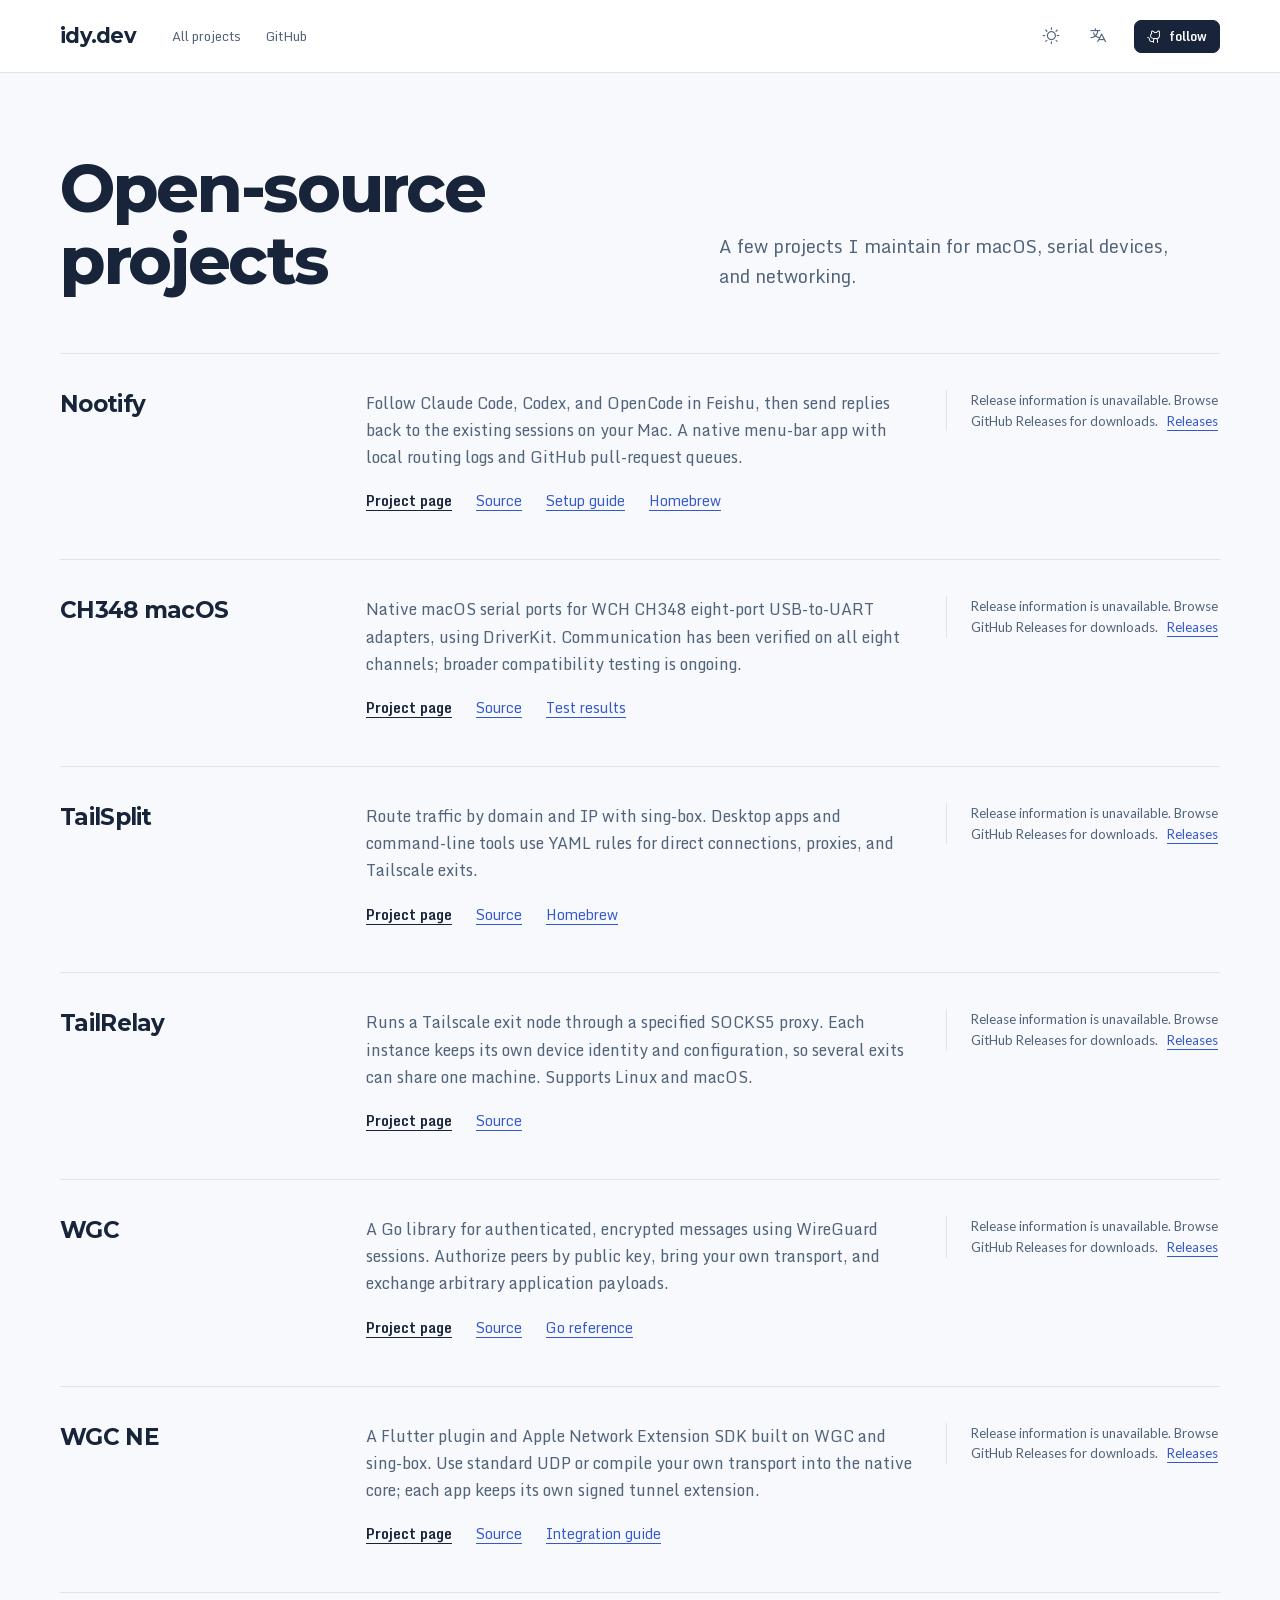
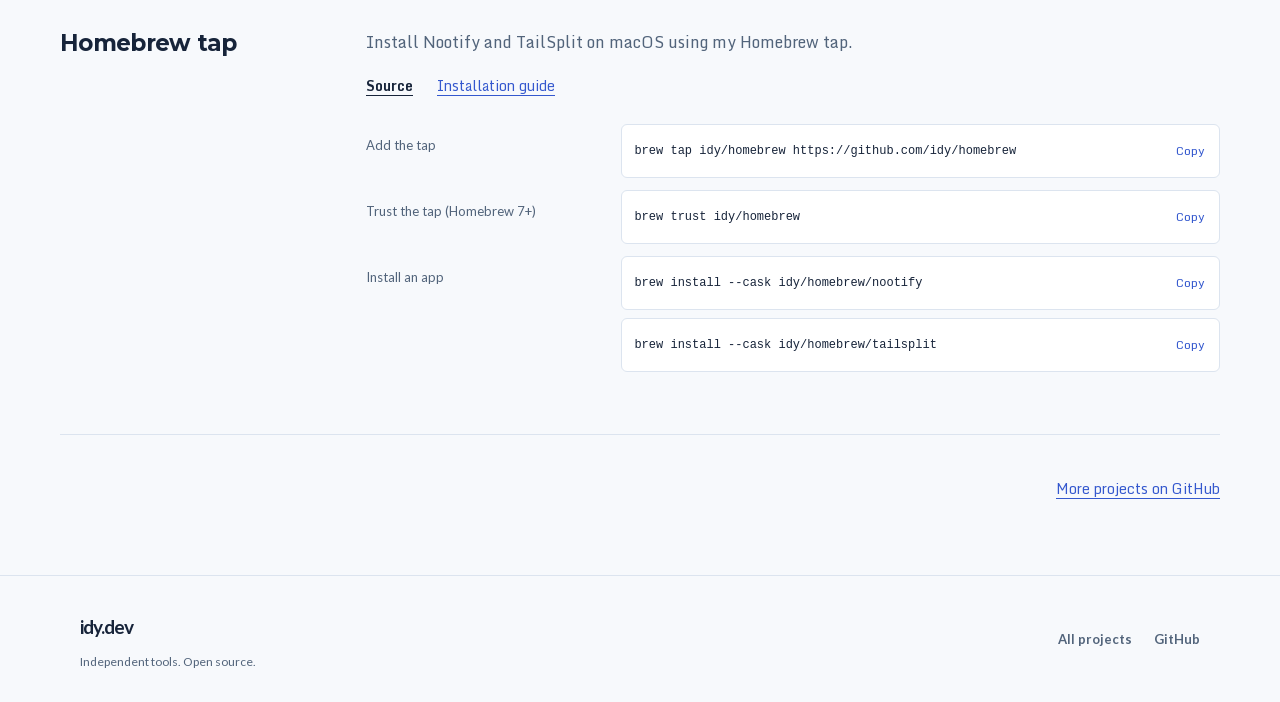
==== docs/index.html @ 3fcc311d "Publish GitHub profile and idy.dev site Co-Authored-By: Claude Code <noreply@anthropic.com>" ====
<!doctype html>
<html lang="en">
  <head>
    <meta charset="utf-8" />
    <meta name="viewport" content="width=device-width, initial-scale=1" />
    <meta name="color-scheme" content="light dark" />
    <meta name="theme-color" content="#f7f9fc" />
    <meta name="description" content="Open-source projects by idy: Nootify, CH348 macOS, TailSplit, TailRelay, WGC, WGC NE, and the Homebrew tap. Explore the projects and their latest releases." />
    <meta property="og:type" content="website" />
    <meta property="og:title" content="Open-source projects — idy.dev" />
    <meta property="og:description" content="Open-source projects by idy: Nootify, CH348 macOS, TailSplit, TailRelay, WGC, WGC NE, and the Homebrew tap. Explore the projects and their latest releases." />
    <meta property="og:url" content="https://idy.dev/" />
    <title>Open-source projects — idy.dev</title>
    <link rel="canonical" href="https://idy.dev/" />
    <link rel="icon" href="./favicon.svg" type="image/svg+xml" />
    <script src="shared/idy.js"></script>
    <link rel="stylesheet" href="styles.css" />
    <link rel="stylesheet" href="shared/idy.css" />
    <link rel="stylesheet" href="shared/header.css" />
    <script src="theme.js" defer></script>
    <script src="shared/header.js" defer></script>
  </head>
  <body>
    <a class="skip-link" href="#projects" data-i18n="skipContent">Skip to content</a>
    <header class="idy-header compact-header">
      <div class="idy-header-inner">
        <a class="idy-home" href="https://idy.dev/">idy.dev</a>
        <nav class="idy-nav" aria-label="Main navigation" data-i18n-aria-label="navigation">
          <a href="#projects" data-i18n="allProjects">All projects</a>
          <a href="https://github.com/idy">GitHub</a>
        </nav>
        <details class="idy-mobile">
          <summary aria-label="Main navigation" data-i18n-aria-label="navigation"><i class="ph ph-list" aria-hidden="true"></i></summary>
          <nav class="idy-mobile-panel" aria-label="Main navigation" data-i18n-aria-label="navigation">
            <a href="#projects" data-i18n="allProjects">All projects</a>
            <a href="https://github.com/idy">GitHub</a>
          </nav>
        </details>
        <div class="header-actions">
          <div class="idy-preferences">
            <label><span data-i18n="language">Language</span><select data-idy-language><option value="auto" data-i18n="automatic">Auto</option><option value="en">English</option><option value="zh">中文</option></select></label>
            <label><span data-i18n="theme">Theme</span><select data-idy-theme><option value="system" data-i18n="system">System</option><option value="light" data-i18n="light">Light</option><option value="dark" data-i18n="dark">Dark</option></select></label>
          </div>
          <a class="idy-action" href="https://github.com/idy" target="_blank" rel="noopener noreferrer" aria-label="Follow idy on GitHub (opens in a new tab)" data-i18n-aria-label="followLabel"><span class="idy-action-pill"><i class="ph ph-github-logo" aria-hidden="true"></i><span>follow</span></span></a>
        </div>
      </div>
    </header>

    <main class="page" id="projects">
      <div class="directory-intro">
        <h1 data-i18n="heading">Open-source projects</h1>
        <p class="intro" data-i18n="intro">A few projects I maintain for macOS, serial devices, and networking.</p>
      </div>
      <article class="project" aria-labelledby="nootify-title" data-repository="idy/nootify">
        <h2 id="nootify-title">Nootify</h2>
        <p data-i18n="nootifyDescription">Follow Claude Code, Codex, and OpenCode in Feishu, then send replies back to the existing sessions on your Mac. A native menu-bar app with local routing logs and GitHub pull-request queues.</p>
        <p class="project-links">
          <a href="https://nootify.idy.dev/" data-i18n="projectPage">Project page</a>
          <a href="https://github.com/idy/nootify" data-i18n="source">Source</a>
          <a href="https://github.com/idy/nootify#agents-and-feishu-updates" data-i18n="setupGuide">Setup guide</a>
          <a href="https://github.com/idy/homebrew#install" data-i18n="homebrewInstall">Homebrew</a>
        </p>
        <div class="project-release" aria-live="polite" aria-atomic="true">
          <p class="release-summary"><span data-release-status>See GitHub for the latest release.</span> <a data-release-link href="https://github.com/idy/nootify/releases">Releases</a></p>
          <ul class="release-downloads" data-downloads aria-label="Downloads" data-i18n-aria-label="downloads" hidden></ul>
          <p class="release-note" data-download-note hidden></p>
        </div>
      </article>

      <article class="project" aria-labelledby="ch348-title" data-repository="idy/ch348-macos">
        <h2 id="ch348-title">CH348 macOS</h2>
        <p data-i18n="ch348Description">Native macOS serial ports for WCH CH348 eight-port USB-to-UART adapters, using DriverKit. Communication has been verified on all eight channels; broader compatibility testing is ongoing.</p>
        <p class="project-links">
          <a href="https://ch343-macos.idy.dev/" data-i18n="projectPage">Project page</a>
          <a href="https://github.com/idy/ch348-macos" data-i18n="source">Source</a>
          <a href="https://github.com/idy/ch348-macos/blob/main/VALIDATION.md" data-i18n="testResults">Test results</a>
        </p>
        <div class="project-release" aria-live="polite" aria-atomic="true">
          <p class="release-summary"><span data-release-status>See GitHub for the latest release.</span> <a data-release-link href="https://github.com/idy/ch348-macos/releases">Releases</a></p>
          <ul class="release-downloads" data-downloads aria-label="Downloads" data-i18n-aria-label="downloads" hidden></ul>
          <p class="release-note" data-download-note hidden></p>
        </div>
      </article>

      <article class="project" aria-labelledby="tailsplit-title" data-repository="idy/tailsplit">
        <h2 id="tailsplit-title">TailSplit</h2>
        <p data-i18n="tailsplitDescription">Route traffic by domain and IP with sing-box. Desktop apps and command-line tools use YAML rules for direct connections, proxies, and Tailscale exits.</p>
        <p class="project-links">
          <a href="https://tailsplit.idy.dev/" data-i18n="projectPage">Project page</a>
          <a href="https://github.com/idy/tailsplit" data-i18n="source">Source</a>
          <a href="https://github.com/idy/homebrew#install" data-i18n="homebrewInstall">Homebrew</a>
        </p>
        <div class="project-release" aria-live="polite" aria-atomic="true">
          <p class="release-summary"><span data-release-status>See GitHub for the latest release.</span> <a data-release-link href="https://github.com/idy/tailsplit/releases">Releases</a></p>
          <ul class="release-downloads" data-downloads aria-label="Downloads" data-i18n-aria-label="downloads" hidden></ul>
          <p class="release-note" data-download-note hidden></p>
        </div>
      </article>

      <article class="project" aria-labelledby="tailrelay-title" data-repository="idy/tailrelay">
        <h2 id="tailrelay-title">TailRelay</h2>
        <p data-i18n="tailrelayDescription">Runs a Tailscale exit node through a specified SOCKS5 proxy. Each instance keeps its own device identity and configuration, so several exits can share one machine. Supports Linux and macOS.</p>
        <p class="project-links">
          <a href="https://tailrelay.idy.dev/" data-i18n="projectPage">Project page</a>
          <a href="https://github.com/idy/tailrelay" data-i18n="source">Source</a>
        </p>
        <div class="project-release" aria-live="polite" aria-atomic="true">
          <p class="release-summary"><span data-release-status>See GitHub for the latest release.</span> <a data-release-link href="https://github.com/idy/tailrelay/releases">Releases</a></p>
          <ul class="release-downloads" data-downloads aria-label="Downloads" data-i18n-aria-label="downloads" hidden></ul>
          <p class="release-note" data-download-note hidden></p>
        </div>
      </article>

      <article class="project" aria-labelledby="wgc-title" data-repository="idy/wgc">
        <h2 id="wgc-title">WGC</h2>
        <p data-i18n="wgcDescription">A Go library for authenticated, encrypted messages using WireGuard sessions. Authorize peers by public key, bring your own transport, and exchange arbitrary application payloads.</p>
        <p class="project-links">
          <a href="https://wgc.idy.dev/" data-i18n="projectPage">Project page</a>
          <a href="https://github.com/idy/wgc" data-i18n="source">Source</a>
          <a href="https://pkg.go.dev/github.com/idy/wgc" data-i18n="goReference">Go reference</a>
        </p>
        <div class="project-release" aria-live="polite" aria-atomic="true">
          <p class="release-summary"><span data-release-status>See GitHub for the latest release.</span> <a data-release-link href="https://github.com/idy/wgc/releases">Releases</a></p>
          <ul class="release-downloads" data-downloads aria-label="Downloads" data-i18n-aria-label="downloads" hidden></ul>
          <p class="release-note" data-download-note hidden></p>
        </div>
      </article>

      <article class="project" aria-labelledby="wgc-ne-title" data-repository="idy/wgc-ne">
        <h2 id="wgc-ne-title">WGC NE</h2>
        <p data-i18n="wgcNeDescription">A Flutter plugin and Apple Network Extension SDK built on WGC and sing-box. Use standard UDP or compile your own transport into the native core; each app keeps its own signed tunnel extension.</p>
        <p class="project-links">
          <a href="https://wgc-ne.idy.dev/" data-i18n="projectPage">Project page</a>
          <a href="https://github.com/idy/wgc-ne" data-i18n="source">Source</a>
          <a href="https://github.com/idy/wgc-ne/blob/main/docs/apple-integration.md" data-i18n="integrationGuide">Integration guide</a>
        </p>
        <div class="project-release" aria-live="polite" aria-atomic="true">
          <p class="release-summary"><span data-release-status>See GitHub for the latest release.</span> <a data-release-link href="https://github.com/idy/wgc-ne/releases">Releases</a></p>
          <ul class="release-downloads" data-downloads aria-label="Downloads" data-i18n-aria-label="downloads" hidden></ul>
          <p class="release-note" data-download-note hidden></p>
        </div>
      </article>

      <article class="project homebrew-project" aria-labelledby="homebrew-title">
        <h2 id="homebrew-title">Homebrew tap</h2>
        <p data-i18n="homebrewDescription">Install Nootify and TailSplit on macOS using my Homebrew tap.</p>
        <p class="project-links">
          <a href="https://github.com/idy/homebrew" data-i18n="source">Source</a>
          <a href="https://github.com/idy/homebrew#install" data-i18n="homebrewGuide">Installation guide</a>
        </p>
        <div class="homebrew-setup">
          <ol class="homebrew-steps">
            <li class="homebrew-step">
              <p class="homebrew-step-label" data-i18n="homebrewAddTap">Add the tap</p>
              <div class="homebrew-command-row">
                <code class="homebrew-command">brew tap idy/homebrew https://github.com/idy/homebrew</code>
                <button class="homebrew-copy" type="button" data-homebrew-copy data-i18n="homebrewCopy" data-i18n-aria-label="homebrewCopyTap" aria-label="Copy tap command" hidden>Copy</button>
              </div>
            </li>
            <li class="homebrew-step">
              <p class="homebrew-step-label" data-i18n="homebrewTrust">Trust the tap (Homebrew 7+)</p>
              <div class="homebrew-command-row">
                <code class="homebrew-command">brew trust idy/homebrew</code>
                <button class="homebrew-copy" type="button" data-homebrew-copy data-i18n="homebrewCopy" data-i18n-aria-label="homebrewCopyTrust" aria-label="Copy trust command" hidden>Copy</button>
              </div>
            </li>
            <li class="homebrew-step">
              <p class="homebrew-step-label" data-i18n="homebrewInstallApp">Install an app</p>
              <div class="homebrew-commands">
                <div class="homebrew-command-row">
                  <code class="homebrew-command">brew install --cask idy/homebrew/nootify</code>
                  <button class="homebrew-copy" type="button" data-homebrew-copy data-i18n="homebrewCopy" data-i18n-aria-label="homebrewCopyNootify" aria-label="Copy Nootify install command" hidden>Copy</button>
                </div>
                <div class="homebrew-command-row">
                  <code class="homebrew-command">brew install --cask idy/homebrew/tailsplit</code>
                  <button class="homebrew-copy" type="button" data-homebrew-copy data-i18n="homebrewCopy" data-i18n-aria-label="homebrewCopyTailSplit" aria-label="Copy TailSplit install command" hidden>Copy</button>
                </div>
              </div>
            </li>
          </ol>
          <p class="homebrew-copy-status" role="status" aria-live="polite" data-homebrew-status></p>
        </div>
      </article>

      <p class="more-projects"><a href="https://github.com/idy?tab=repositories" data-i18n="moreProjects">More projects on GitHub</a></p>
    </main>

    <footer class="idy-footer">
      <div class="idy-footer-inner">
        <div><a class="idy-home" href="https://idy.dev/">idy.dev</a><p data-i18n="footerNote">Independent tools. Open source.</p></div>
        <nav aria-label="Project links" data-i18n-aria-label="projectLinks"><a href="https://idy.dev/" data-i18n="allProjects">All projects</a><a href="https://github.com/idy">GitHub</a></nav>
      </div>
    </footer>
  </body>
</html>
---- docs/styles.css ----
:root {
  color-scheme: light;
  --background: var(--idy-bg);
  --text: var(--idy-ink);
  --muted: var(--idy-muted);
  --link: var(--idy-accent);
  --line: var(--idy-line);
  --space-xs: 8px;
  --space-sm: 16px;
  --space-md: 24px;
  --space-lg: 32px;
  background: var(--background);
  color: var(--text);
  font-family: var(--idy-font);
  font-size: 16px;
  line-height: 1.7;
}

:root[data-theme="light"] { color-scheme: light; }
:root[data-theme="dark"] { color-scheme: dark; }

* { box-sizing: border-box; }
body { margin: 0; }
a { color: var(--link); text-underline-offset: 4px; }
a:hover { text-decoration-thickness: 2px; }
:focus-visible { outline: 2px solid var(--link); outline-offset: 5px; }
::selection { color: var(--background); background: var(--link); }
[hidden] { display: none !important; }
.page { width: min(1160px, calc(100% - 64px)); margin: 0 auto 64px; }
.skip-link { position: absolute; z-index: 2; top: -100px; left: 20px; padding: 8px 12px; background: var(--background); }
.skip-link:focus { top: 12px; }

.directory-intro {
  display: grid;
  grid-template-columns: minmax(0, 1fr) minmax(0, .8fr);
  align-items: end;
  gap: var(--space-lg);
  padding-block: 80px 56px;
  border-bottom: 1px solid var(--line);
}
.directory-intro h1 { max-width: 14ch; margin: 0; font-size: clamp(44px, 5.2vw, 68px); line-height: 1.08; letter-spacing: -.035em; }
.intro { max-width: 42ch; margin: 0 0 5px; color: var(--muted); font-size: 18px; line-height: 1.7; }
.project {
  display: grid;
  grid-template-columns: minmax(150px, .85fr) minmax(280px, 1.7fr) minmax(180px, .85fr);
  grid-template-areas: "title description release" "title links release";
  align-items: start;
  column-gap: var(--space-lg);
  row-gap: var(--space-xs);
  padding-block: 36px;
  border-bottom: 1px solid var(--line);
}
.project h2 { grid-area: title; margin: 0; font-size: 23px; line-height: 1.3; }
.project p { margin: 0; }
.project > p:not(.project-links) { grid-area: description; max-width: 66ch; color: var(--muted); text-wrap: pretty; }
.project .project-links { grid-area: links; display: flex; flex-wrap: wrap; gap: 0 var(--space-md); font-size: 14px; }
.project-links a { display: inline-flex; align-items: center; min-height: 44px; }
.project-links a:first-child { color: var(--text); font-weight: 700; }
.project-release { grid-area: release; min-width: 0; padding-left: var(--space-md); border-left: 1px solid var(--line); font-size: 13px; line-height: 1.6; }
.release-summary { color: var(--muted); }
.release-summary a { margin-left: 6px; overflow-wrap: anywhere; }
.release-downloads { display: flex; flex-wrap: wrap; gap: 0 var(--space-sm); list-style: none; padding: 0; margin: var(--space-xs) 0 0; }
.release-downloads li { min-width: 0; }
.release-downloads a { display: inline-flex; align-items: center; min-height: 44px; max-width: 100%; overflow-wrap: anywhere; }
.project .release-note { margin-top: var(--space-xs); color: var(--muted); }
.homebrew-project { grid-template-areas: "title description description" "title links links" "title setup setup"; }
.homebrew-setup { grid-area: setup; min-width: 0; margin-top: var(--space-xs); }
.homebrew-steps { display: grid; gap: 12px; margin: 0; padding: 0; list-style: none; }
.homebrew-step { display: grid; grid-template-columns: minmax(140px, .4fr) minmax(0, 1fr); align-items: start; gap: var(--space-sm); }
.homebrew-step-label { padding-top: 11px; color: var(--muted); font: 13px/1.6 var(--idy-small); }
.homebrew-commands { display: grid; gap: 8px; min-width: 0; }
.homebrew-command-row { display: flex; align-items: center; gap: 8px; min-width: 0; padding: 4px 6px 4px 12px; border: 1px solid var(--line); border-radius: 6px; background: var(--idy-surface); }
.homebrew-command { flex: 1; min-width: 0; font: 12px/1.6 ui-monospace, "SFMono-Regular", Consolas, monospace; overflow-wrap: anywhere; user-select: all; -webkit-user-select: all; }
.homebrew-copy { display: inline-flex; align-items: center; justify-content: center; flex: none; min-width: 44px; min-height: 44px; padding: 4px 8px; border: 0; border-radius: 4px; background: transparent; color: var(--link); font: 12px/1.5 var(--idy-font); cursor: pointer; }
.homebrew-copy:hover { background: var(--background); }
:root[data-idy-header-pending] .homebrew-copy[hidden] { display: inline-flex !important; visibility: hidden; }
.project .homebrew-copy-status { min-height: 1.6em; margin-top: 6px; color: var(--muted); font: 12px/1.6 var(--idy-small); }
.more-projects { display: flex; justify-content: flex-end; margin: var(--space-lg) 0 0; font-size: 14px; }
.more-projects a { display: inline-flex; align-items: center; min-height: 44px; }
.not-found { width: min(740px, calc(100% - 56px)); min-height: 40vh; margin: 64px auto 40px; }
.not-found h1 { margin: 0 0 var(--space-sm); font-size: clamp(28px, 4vw, 40px); line-height: 1.2; }
.not-found p { max-width: 48ch; color: var(--muted); }
.not-found .home-link { display: inline-flex; align-items: center; margin-top: 8px; min-height: 44px; }

@media (max-width: 900px) {
  .directory-intro { padding-block: 64px 44px; }
  .project { grid-template-columns: minmax(130px, .7fr) minmax(0, 1.5fr); grid-template-areas: "title description" "title links" "title release"; column-gap: var(--space-md); }
  .homebrew-project { grid-template-areas: "title description" "title links" "title setup"; }
  .project-release { margin-top: var(--space-xs); padding-left: 0; border-left: 0; }
}
@media (max-width: 600px) {
  .page { width: calc(100% - 40px); margin-bottom: 40px; }
  .directory-intro { grid-template-columns: minmax(0, 1fr); gap: var(--space-sm); padding-block: 48px 32px; }
  .directory-intro h1 { font-size: clamp(38px, 10vw, 48px); }
  .intro { margin: 0; font-size: 16px; }
  .project { grid-template-columns: minmax(0, 1fr); grid-template-areas: "title" "description" "links" "release"; gap: var(--space-xs); padding-block: 28px; }
  .homebrew-project { grid-template-areas: "title" "description" "links" "setup"; }
  .homebrew-step { grid-template-columns: minmax(0, 1fr); gap: 4px; }
  .homebrew-step-label { padding-top: 0; }
  .project h2 { font-size: 21px; }
  .project > p:not(.project-links) { font-size: 15px; }
  .project .project-links { gap: 0 20px; font-size: 13px; }
  .project-release { margin-top: 4px; }
  .release-downloads { gap: 0 var(--space-sm); }
  .more-projects { justify-content: flex-start; margin-top: var(--space-md); }
  .not-found { width: calc(100% - 40px); margin-top: 36px; }
}
---- docs/shared/idy.css ----
/* Shared by the idy.dev sites. Keep this file and idy.js in sync. */
@font-face {
  font-family: Manrope;
  font-style: normal;
  font-weight: 400 800;
  font-display: swap;
  src: url("manrope-latin.woff2") format("woff2");
}
:root {
  --idy-font: Manrope, "PingFang SC", "Microsoft YaHei", system-ui, sans-serif;
  --idy-bg: #f7f9fc;
  --idy-surface: #ffffff;
  --idy-ink: #17243a;
  --idy-muted: #52647b;
  --idy-line: #dce4ef;
  --idy-accent: #3458ce;
}
:root[data-theme="dark"] {
  --idy-bg: #142033;
  --idy-surface: #1c2b42;
  --idy-ink: #edf2fa;
  --idy-muted: #acbdd4;
  --idy-line: #35465e;
  --idy-accent: #a3baff;
}
@media (prefers-color-scheme: dark) {
  :root:not([data-theme]) {
    --idy-bg: #142033;
    --idy-surface: #1c2b42;
    --idy-ink: #edf2fa;
    --idy-muted: #acbdd4;
    --idy-line: #35465e;
    --idy-accent: #a3baff;
  }
}
body, h1, h2, h3, h4, button, select, input, textarea { font-family: var(--idy-font); }
body { -webkit-font-smoothing: antialiased; }
h1, h2, h3 { text-wrap: balance; }
h1 { font-weight: 750; letter-spacing: -.045em; }
h2 { font-weight: 700; letter-spacing: -.025em; }
:root:lang(zh) h1, :root:lang(zh) h2, :root:lang(zh) h3 { letter-spacing: -.015em; line-height: 1.3; }
.idy-header, .idy-footer { background: var(--idy-bg); color: var(--idy-ink); font-family: var(--idy-font); }
.idy-header { border-bottom: 1px solid var(--idy-line); }
.idy-header-inner, .idy-footer-inner { width: min(100% - 56px, 1120px); margin-inline: auto; }
.idy-header-inner { min-height: 84px; display: flex; align-items: center; gap: 22px; }
.idy-home { display: inline-flex; align-items: center; min-height: 44px; color: var(--idy-ink); font-size: 19px; font-weight: 800; letter-spacing: -.055em; text-decoration: none; white-space: nowrap; }
.idy-project { border-left: 1px solid var(--idy-line); padding-left: 22px; color: var(--idy-muted); font-size: 14px; font-weight: 650; text-decoration: none; white-space: nowrap; }
.idy-nav { display: flex; align-items: center; justify-content: flex-end; flex: 1; gap: 20px; }
.idy-nav a, .idy-footer nav a { display: inline-flex; align-items: center; min-height: 44px; color: var(--idy-muted); font-size: 13px; font-weight: 600; text-decoration: none; white-space: nowrap; }
.idy-header a:hover, .idy-footer a:hover { color: var(--idy-accent); text-decoration: underline; text-underline-offset: 5px; }
.idy-preferences { display: flex; align-items: center; gap: 12px; }
.idy-preferences label { display: grid; gap: 3px; color: var(--idy-muted); font-size: 10px; line-height: 1.2; }
.idy-preferences select { min-height: 34px; max-width: 124px; border: 1px solid var(--idy-line); border-radius: 7px; padding: 5px 22px 5px 9px; background-color: var(--idy-surface); color: var(--idy-ink); font-size: 12px; cursor: pointer; }
.idy-header :focus-visible, .idy-footer :focus-visible { outline: 2px solid var(--idy-accent); outline-offset: 4px; }
.idy-footer { margin-top: 56px; border-top: 1px solid var(--idy-line); }
.idy-footer-inner { display: flex; align-items: center; justify-content: space-between; gap: 24px; padding-block: 30px; }
.idy-footer p { margin: 2px 0 0; color: var(--idy-muted); font-size: 12px; line-height: 1.7; }
.idy-footer nav { display: flex; flex-wrap: wrap; gap: 8px 22px; }
@media (max-width: 900px) {
  .idy-header-inner { flex-wrap: wrap; gap: 8px 18px; padding-block: 15px; }
  .idy-nav { flex: 1 1 auto; }
  .idy-preferences { margin-left: auto; }
  .idy-project { padding-left: 18px; }
}
@media (max-width: 600px) {
  .idy-header-inner, .idy-footer-inner { width: calc(100% - 40px); }
  .idy-header-inner { gap: 8px 14px; }
  .idy-home { font-size: 18px; }
  .idy-project { padding-left: 14px; font-size: 13px; }
  .idy-nav { order: 3; flex-basis: 100%; justify-content: flex-start; gap: 22px; }
  .idy-preferences { gap: 8px; }
  .idy-preferences select { min-height: 36px; font-size: 11px; padding-left: 7px; padding-right: 16px; max-width: 108px; }
  .idy-preferences label > span { font-size: 9px; }
  .idy-footer-inner { align-items: flex-start; flex-direction: column; gap: 12px; padding-block: 24px; }
  .idy-footer { margin-top: 36px; }
}
@media (max-width: 420px) {
  .idy-preferences { flex-basis: 100%; justify-content: flex-start; margin-left: 0; }
  .idy-preferences label { display: flex; align-items: center; gap: 7px; }
  .idy-preferences label > span { font-size: 11px; }
}
@media (prefers-reduced-motion: reduce) { html { scroll-behavior: auto; } }
---- docs/shared/header.css ----
/* Shared idy.dev header and typography. Keep this file in sync across sites. */
@font-face { font-family: Montserrat; font-style: normal; font-weight: 400 800; font-display: swap; src: url("montserrat-latin.woff2") format("woff2"); }
@font-face { font-family: Monda; font-style: normal; font-weight: 400 700; font-display: swap; src: url("monda-latin.woff2") format("woff2"); }
@font-face { font-family: Lato; font-style: normal; font-weight: 400; font-display: swap; src: url("lato-regular-latin.woff2") format("woff2"); }
@font-face { font-family: Lato; font-style: normal; font-weight: 700; font-display: swap; src: url("lato-bold-latin.woff2") format("woff2"); }
@font-face { font-family: Phosphor; font-style: normal; font-weight: 400; font-display: block; src: url("phosphor-regular.woff2") format("woff2"); }
:root { --idy-font: Monda, "PingFang SC", "Microsoft YaHei", system-ui, sans-serif; --idy-heading: Montserrat, "PingFang SC", "Microsoft YaHei", system-ui, sans-serif; --idy-small: Lato, "PingFang SC", "Microsoft YaHei", system-ui, sans-serif; }
body, button, select, input, textarea { font-family: var(--idy-font); }
h1, h2, h3, h4 { font-family: var(--idy-heading); letter-spacing: -.03em; }
.idy-footer, .idy-footer nav a, .idy-footer p, .release-status, .copy-status, .concept-disclaimer, .hero-note, .hero-footnote, .download-caveat, .terminal-note, .access-note, .download-other, .release-note, .project-release, .scope-note p, .boundary-note, .platform-note, .signing-note, .code-heading, .detail-note { font-family: var(--idy-small); }
.ph { display: inline-block; flex: none; font-family: Phosphor !important; font-style: normal; font-weight: 400 !important; font-size: 18px; font-variant: normal; line-height: 1; letter-spacing: 0; text-transform: none; -webkit-font-smoothing: antialiased; }
.ph::before { display: block; }
.ph-sun::before { content: "\e472"; } .ph-moon::before { content: "\e330"; }
.ph-translate::before { content: "\e4a2"; } .ph-list::before { content: "\e2f0"; }
.ph-desktop::before { content: "\e560"; } .ph-check::before { content: "\e182"; }
.ph-github-logo::before { content: "\e576"; } .ph-star::before { content: "\e46a"; }
.idy-header.compact-header { border-bottom: 1px solid var(--idy-line); background: var(--idy-surface); }
.compact-header .idy-header-inner { width: min(1160px, calc(100% - 64px)); min-height: 72px; display: flex; flex-wrap: nowrap; align-items: center; gap: 36px; padding-block: 0; }
.compact-header .idy-home { min-height: 44px; flex: none; font-family: var(--idy-heading); font-size: 21px; font-weight: 700; letter-spacing: -.035em; }
.compact-header .idy-nav { display: flex; align-items: center; justify-content: flex-start; gap: 25px; flex: 1 1 auto; min-width: 0; }
.compact-header .idy-nav a { min-height: 44px; color: var(--idy-muted); font-family: var(--idy-font); font-size: 13px; font-weight: 400; text-decoration: none; }
.compact-header .idy-nav a:hover, .compact-header .idy-nav a:focus-visible { color: var(--idy-ink); }
.compact-header .header-actions { display: flex; align-items: center; gap: 14px; margin-left: auto; flex: none; }
.compact-header .idy-preferences { display: flex; align-items: center; gap: 6px; margin: 0; }
/* Keep the header steady until icon controls replace the native fallback. */
:root[data-idy-header-pending] .compact-header .idy-preferences { visibility: hidden; width: 91px; flex: none; overflow: hidden; }
/* Preferences require the shared script; keep the no-script header usable. */
:root:not([data-theme]) .compact-header .idy-preferences { display: none; }
.compact-header .idy-preferences label { display: block; color: var(--idy-muted); font-size: 12px; }
.compact-header .idy-preferences label > span { position: absolute; width: 1px; height: 1px; overflow: hidden; clip-path: inset(50%); white-space: nowrap; }
.compact-header .idy-preferences select { min-height: 44px; max-width: 118px; padding: 5px; border: 0; border-radius: 7px; background-color: transparent; color: var(--idy-ink); font-size: 12px; }
.compact-header .header-controls { display: flex; align-items: center; gap: 3px; }
.compact-header .preference-control { position: relative; }
.compact-header .icon-button { display: inline-flex; align-items: center; justify-content: center; width: 44px; height: 44px; padding: 0; border: 0; border-radius: 7px; background: transparent; color: var(--idy-muted); cursor: pointer; }
.compact-header .icon-button:hover, .compact-header .icon-button[aria-expanded="true"], .compact-header .idy-mobile > summary:hover, .compact-header .idy-mobile[open] > summary { color: var(--idy-ink); background: var(--idy-bg); }
.compact-header .preference-panel, .compact-header .idy-mobile-panel { position: absolute; z-index: 20; top: calc(100% + 8px); right: 0; min-width: 180px; padding: 5px; border: 1px solid var(--idy-line); border-radius: 10px; background: var(--idy-surface); box-shadow: 0 8px 26px rgb(10 22 42 / .12); }
.compact-header .preference-option, .compact-header .idy-mobile-panel a { display: flex; align-items: center; gap: 10px; width: 100%; min-height: 44px; padding: 9px 10px; border: 0; border-radius: 6px; background: transparent; color: var(--idy-muted); font-family: var(--idy-font); font-size: 12px; font-weight: 400; line-height: 1.5; text-align: left; text-decoration: none; cursor: pointer; white-space: nowrap; }
.compact-header .preference-option:hover, .compact-header .preference-option:focus-visible, .compact-header .idy-mobile-panel a:hover, .compact-header .idy-mobile-panel a:focus-visible { background: var(--idy-bg); color: var(--idy-ink); }
.compact-header .preference-option[aria-checked="true"] { color: var(--idy-ink); font-weight: 700; }
.compact-header .option-label { flex: 1; }
.compact-header .option-check { width: 15px; color: var(--idy-accent); font-size: 15px; visibility: hidden; }
.compact-header .preference-option[aria-checked="true"] .option-check { visibility: visible; }
.compact-header .idy-action { display: inline-flex; align-items: center; justify-content: center; min-width: 44px; min-height: 44px; color: var(--idy-ink); text-decoration: none; white-space: nowrap; }
.compact-header .idy-action-pill { display: inline-flex; align-items: center; gap: 7px; min-height: 33px; padding: 6px 12px; border: 1px solid var(--idy-ink); border-radius: 7px; background: var(--idy-ink); color: var(--idy-surface); font-family: var(--idy-font); font-size: 12px; font-weight: 700; line-height: 19px; }
.compact-header .idy-action:hover { text-decoration: none; }
.compact-header .idy-action:hover .idy-action-pill { opacity: .85; }
.compact-header .idy-action-pill .ph { font-size: 15px; }
.compact-header .idy-mobile { position: relative; display: none; flex: none; }
.compact-header .idy-mobile > summary { display: inline-flex; align-items: center; justify-content: center; width: 44px; height: 44px; border-radius: 7px; color: var(--idy-muted); list-style: none; cursor: pointer; }
.compact-header .idy-mobile > summary::-webkit-details-marker { display: none; }
.compact-header .idy-mobile-panel { left: 0; right: auto; min-width: 168px; }
.compact-header :focus-visible { outline: 2px solid var(--idy-accent); outline-offset: 3px; }
@media (max-width: 880px) { .compact-header .idy-header-inner { gap: 18px; } .compact-header .idy-nav { gap: 16px; } }
@media (max-width: 760px) {
  .compact-header .idy-header-inner { width: calc(100% - 32px); min-height: 64px; gap: 10px; }
  .compact-header .idy-home { font-size: 19px; }
  .compact-header .idy-nav { display: none; }
  .compact-header .idy-mobile { display: block; }
  .compact-header .header-actions { gap: 8px; }
  .compact-header .icon-button, .compact-header .idy-mobile > summary { width: 44px; }
  .compact-header .preference-panel { min-width: 168px; }
  .compact-header .idy-action-pill .ph { display: none; }
}
@media (max-width: 360px) {
  .compact-header .idy-header-inner { width: calc(100% - 24px); gap: 5px; }
  .compact-header .idy-home { font-size: 17px; }
  .compact-header .header-actions { gap: 3px; }
  .compact-header .idy-preferences select { width: 54px; }
  .compact-header .icon-button, .compact-header .idy-mobile > summary { width: 44px; }
  .compact-header .idy-action-pill { padding-inline: 8px; font-size: 11px; }
}
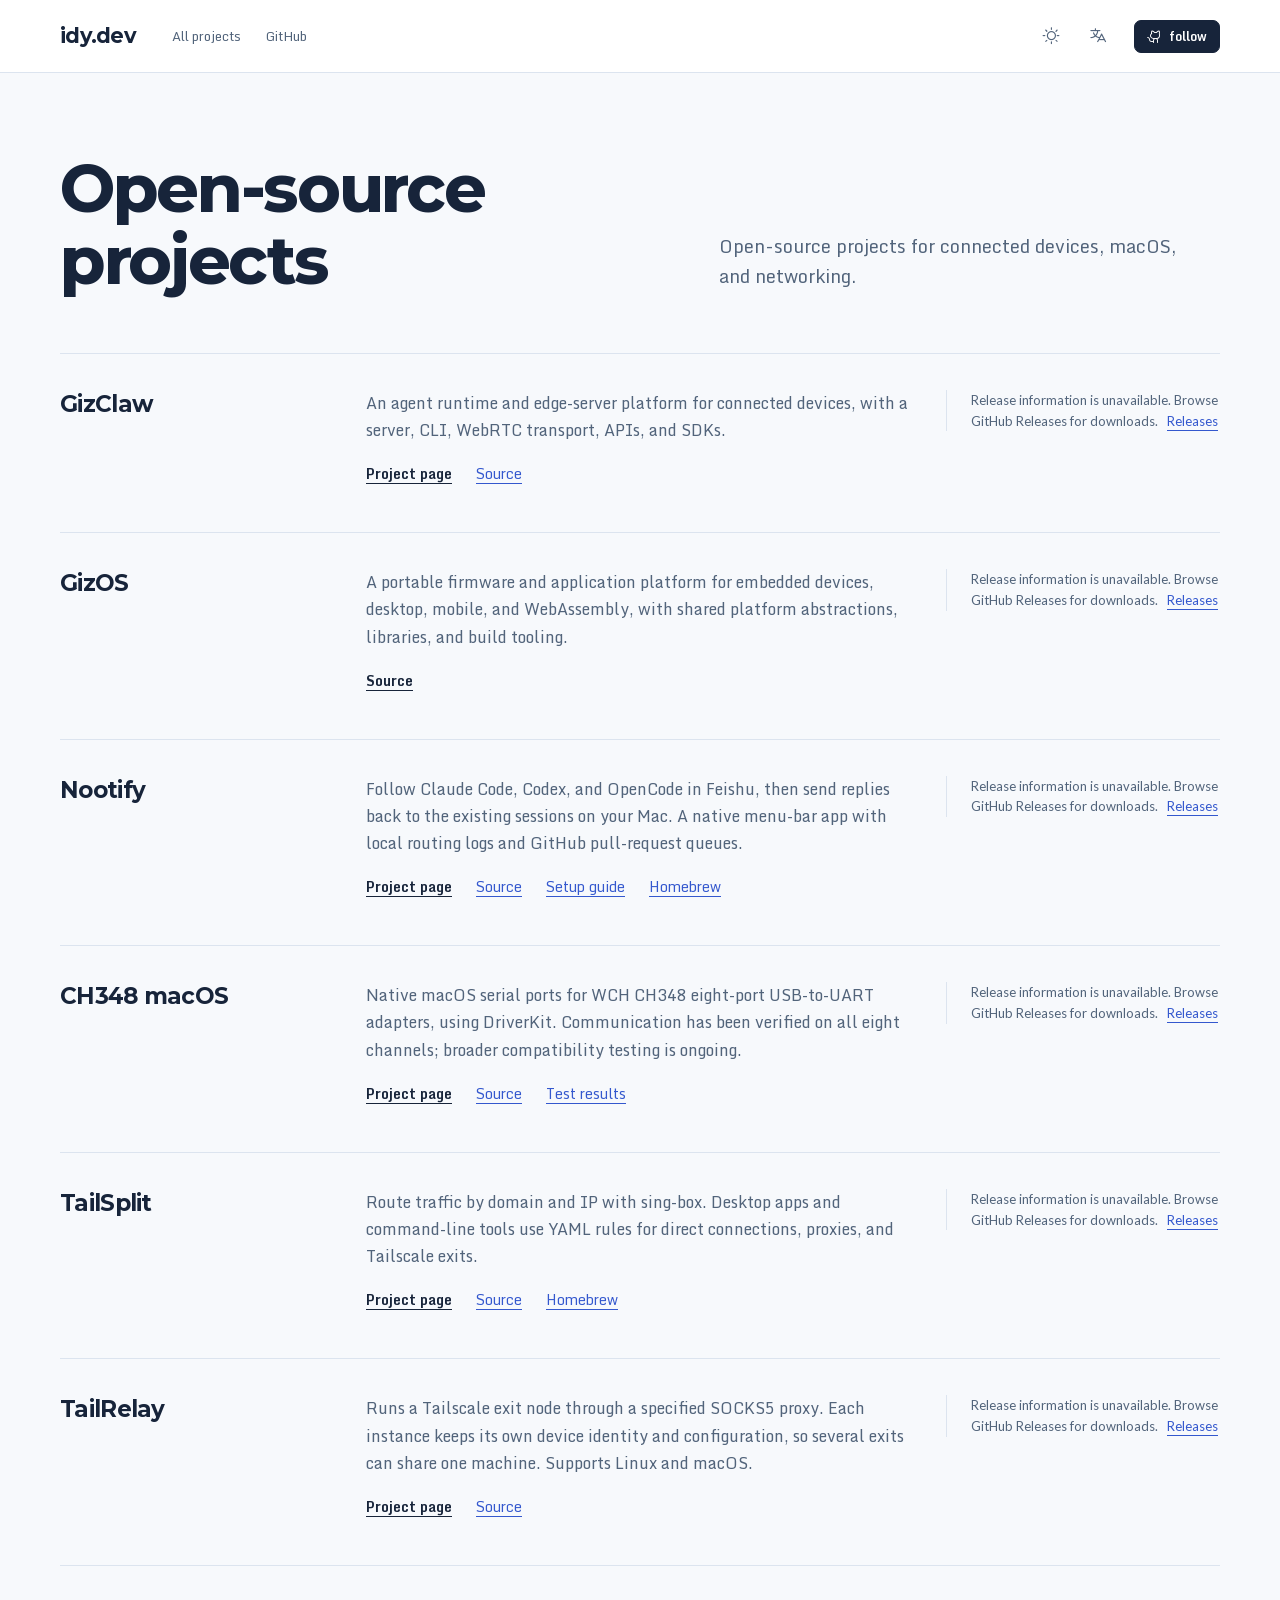
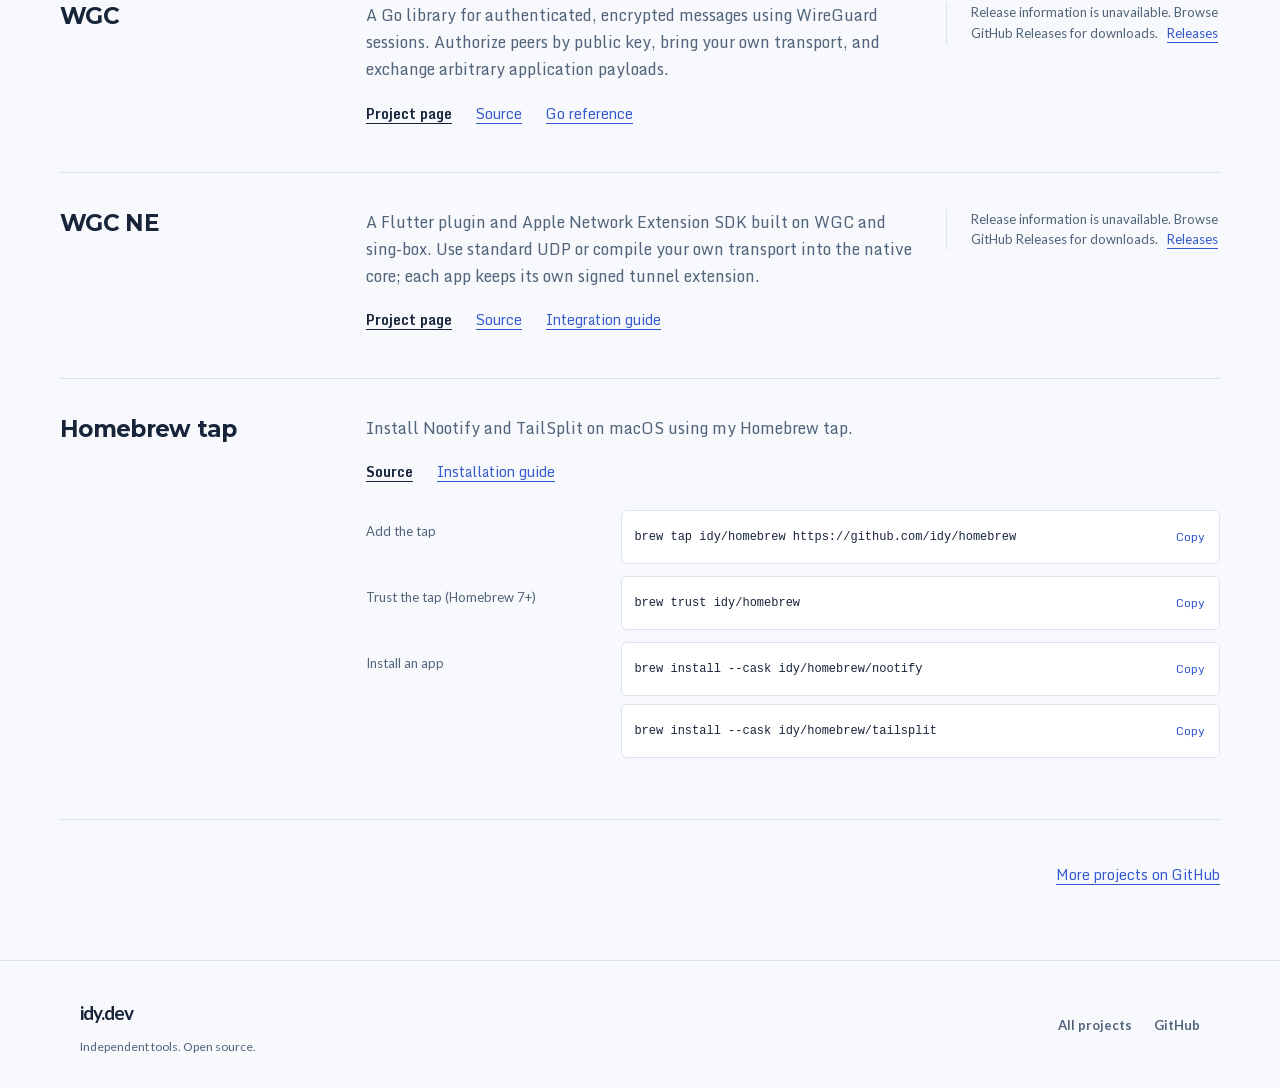
==== commit efe5e104: "Add GizClaw and GizOS to profile Co-Authored-By: Claude Code <noreply@anthropic.com>" ====
--- a/docs/index.html
+++ b/docs/index.html
@@ -5,10 +5,10 @@
     <meta name="viewport" content="width=device-width, initial-scale=1" />
     <meta name="color-scheme" content="light dark" />
     <meta name="theme-color" content="#f7f9fc" />
-    <meta name="description" content="Open-source projects by idy: Nootify, CH348 macOS, TailSplit, TailRelay, WGC, WGC NE, and the Homebrew tap. Explore the projects and their latest releases." />
+    <meta name="description" content="Open-source projects by idy: GizClaw, GizOS, Nootify, CH348 macOS, TailSplit, TailRelay, WGC, WGC NE, and the Homebrew tap. Explore the projects and their latest releases." />
     <meta property="og:type" content="website" />
     <meta property="og:title" content="Open-source projects — idy.dev" />
-    <meta property="og:description" content="Open-source projects by idy: Nootify, CH348 macOS, TailSplit, TailRelay, WGC, WGC NE, and the Homebrew tap. Explore the projects and their latest releases." />
+    <meta property="og:description" content="Open-source projects by idy: GizClaw, GizOS, Nootify, CH348 macOS, TailSplit, TailRelay, WGC, WGC NE, and the Homebrew tap. Explore the projects and their latest releases." />
     <meta property="og:url" content="https://idy.dev/" />
     <title>Open-source projects — idy.dev</title>
     <link rel="canonical" href="https://idy.dev/" />
@@ -49,8 +49,35 @@
     <main class="page" id="projects">
       <div class="directory-intro">
         <h1 data-i18n="heading">Open-source projects</h1>
-        <p class="intro" data-i18n="intro">A few projects I maintain for macOS, serial devices, and networking.</p>
+        <p class="intro" data-i18n="intro">Open-source projects for connected devices, macOS, and networking.</p>
       </div>
+      <article class="project" aria-labelledby="gizclaw-title" data-repository="GizClaw/gizclaw">
+        <h2 id="gizclaw-title">GizClaw</h2>
+        <p data-i18n="gizclawDescription">An agent runtime and edge-server platform for connected devices, with a server, CLI, WebRTC transport, APIs, and SDKs.</p>
+        <p class="project-links">
+          <a href="https://gizclaw.github.io/gizclaw/" data-i18n="projectPage">Project page</a>
+          <a href="https://github.com/GizClaw/gizclaw" data-i18n="source">Source</a>
+        </p>
+        <div class="project-release" aria-live="polite" aria-atomic="true">
+          <p class="release-summary"><span data-release-status>See GitHub for the latest release.</span> <a data-release-link href="https://github.com/GizClaw/gizclaw/releases">Releases</a></p>
+          <ul class="release-downloads" data-downloads aria-label="Downloads" data-i18n-aria-label="downloads" hidden></ul>
+          <p class="release-note" data-download-note hidden></p>
+        </div>
+      </article>
+
+      <article class="project" aria-labelledby="gizos-title" data-repository="GizClaw/gizos">
+        <h2 id="gizos-title">GizOS</h2>
+        <p data-i18n="gizosDescription">A portable firmware and application platform for embedded devices, desktop, mobile, and WebAssembly, with shared platform abstractions, libraries, and build tooling.</p>
+        <p class="project-links">
+          <a href="https://github.com/GizClaw/gizos" data-i18n="source">Source</a>
+        </p>
+        <div class="project-release" aria-live="polite" aria-atomic="true">
+          <p class="release-summary"><span data-release-status>See GitHub for the latest release.</span> <a data-release-link href="https://github.com/GizClaw/gizos/releases">Releases</a></p>
+          <ul class="release-downloads" data-downloads aria-label="Downloads" data-i18n-aria-label="downloads" hidden></ul>
+          <p class="release-note" data-download-note hidden></p>
+        </div>
+      </article>
+
       <article class="project" aria-labelledby="nootify-title" data-repository="idy/nootify">
         <h2 id="nootify-title">Nootify</h2>
         <p data-i18n="nootifyDescription">Follow Claude Code, Codex, and OpenCode in Feishu, then send replies back to the existing sessions on your Mac. A native menu-bar app with local routing logs and GitHub pull-request queues.</p>
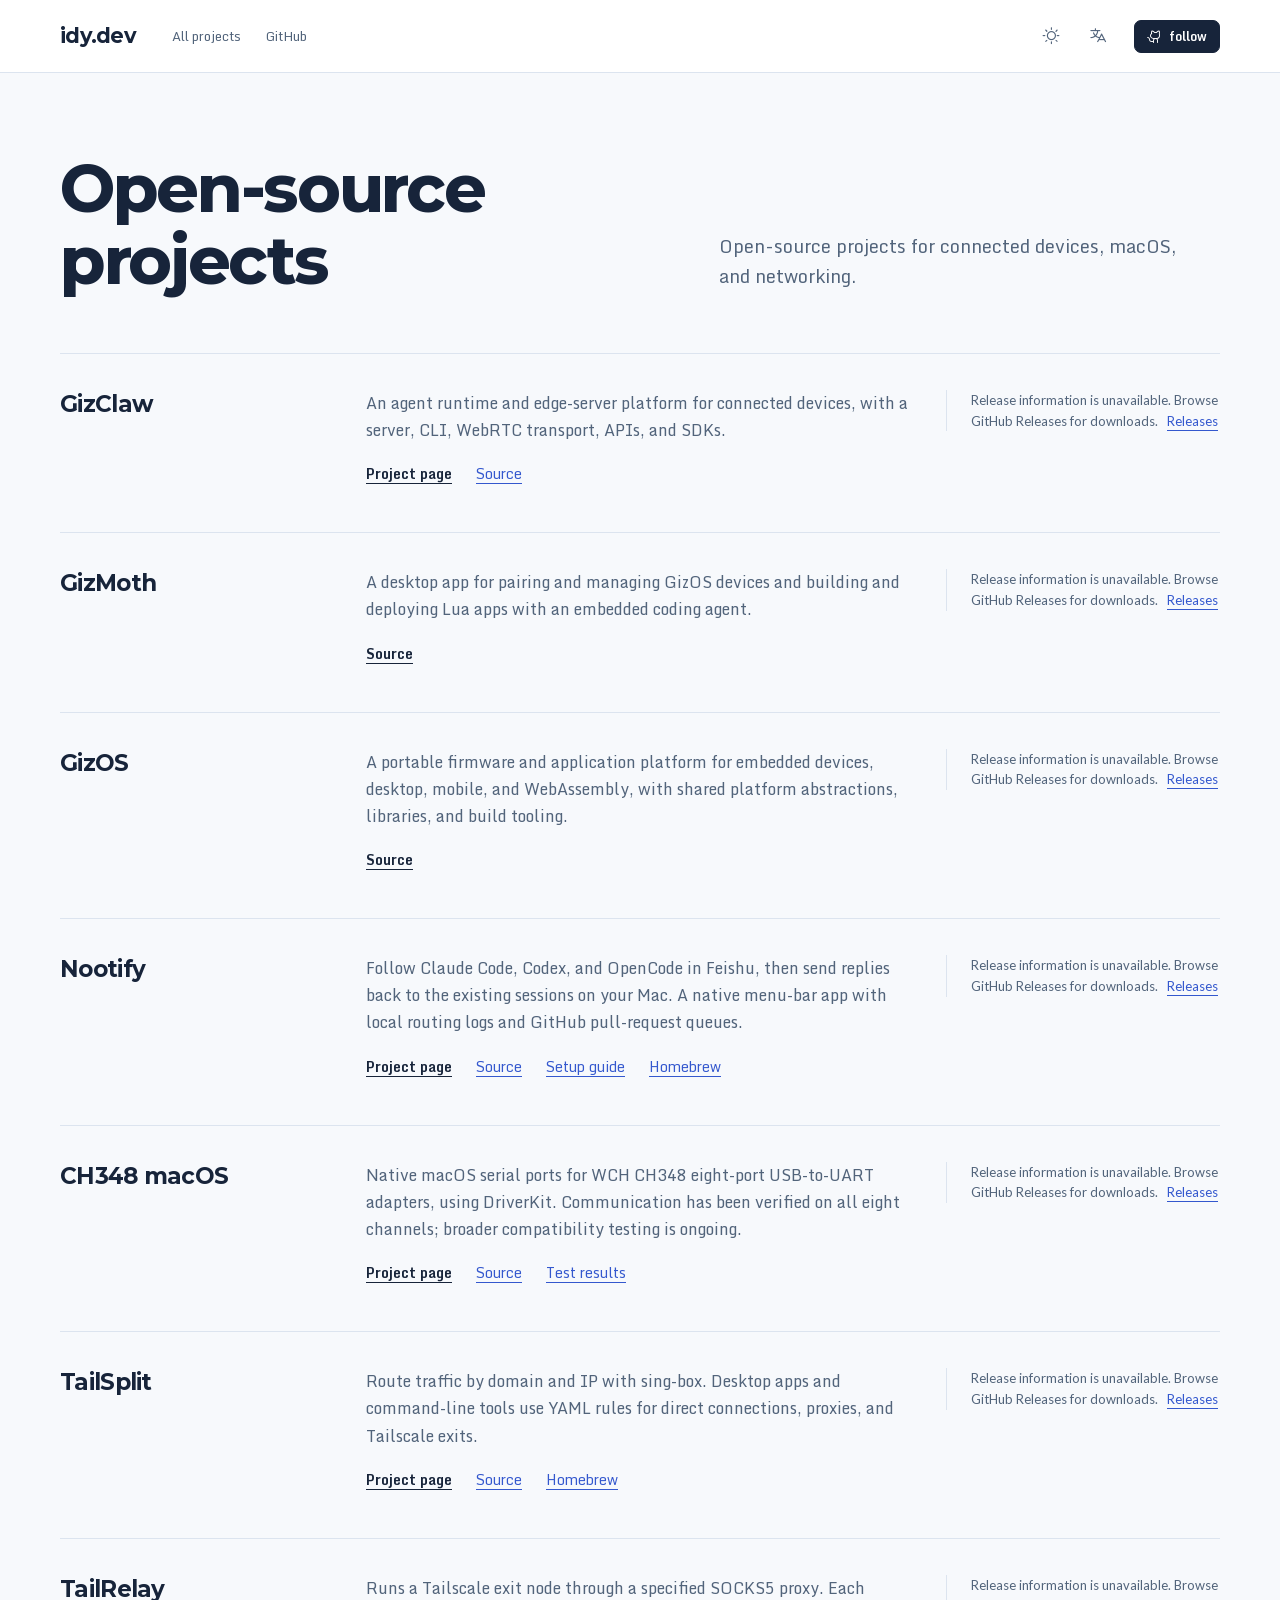
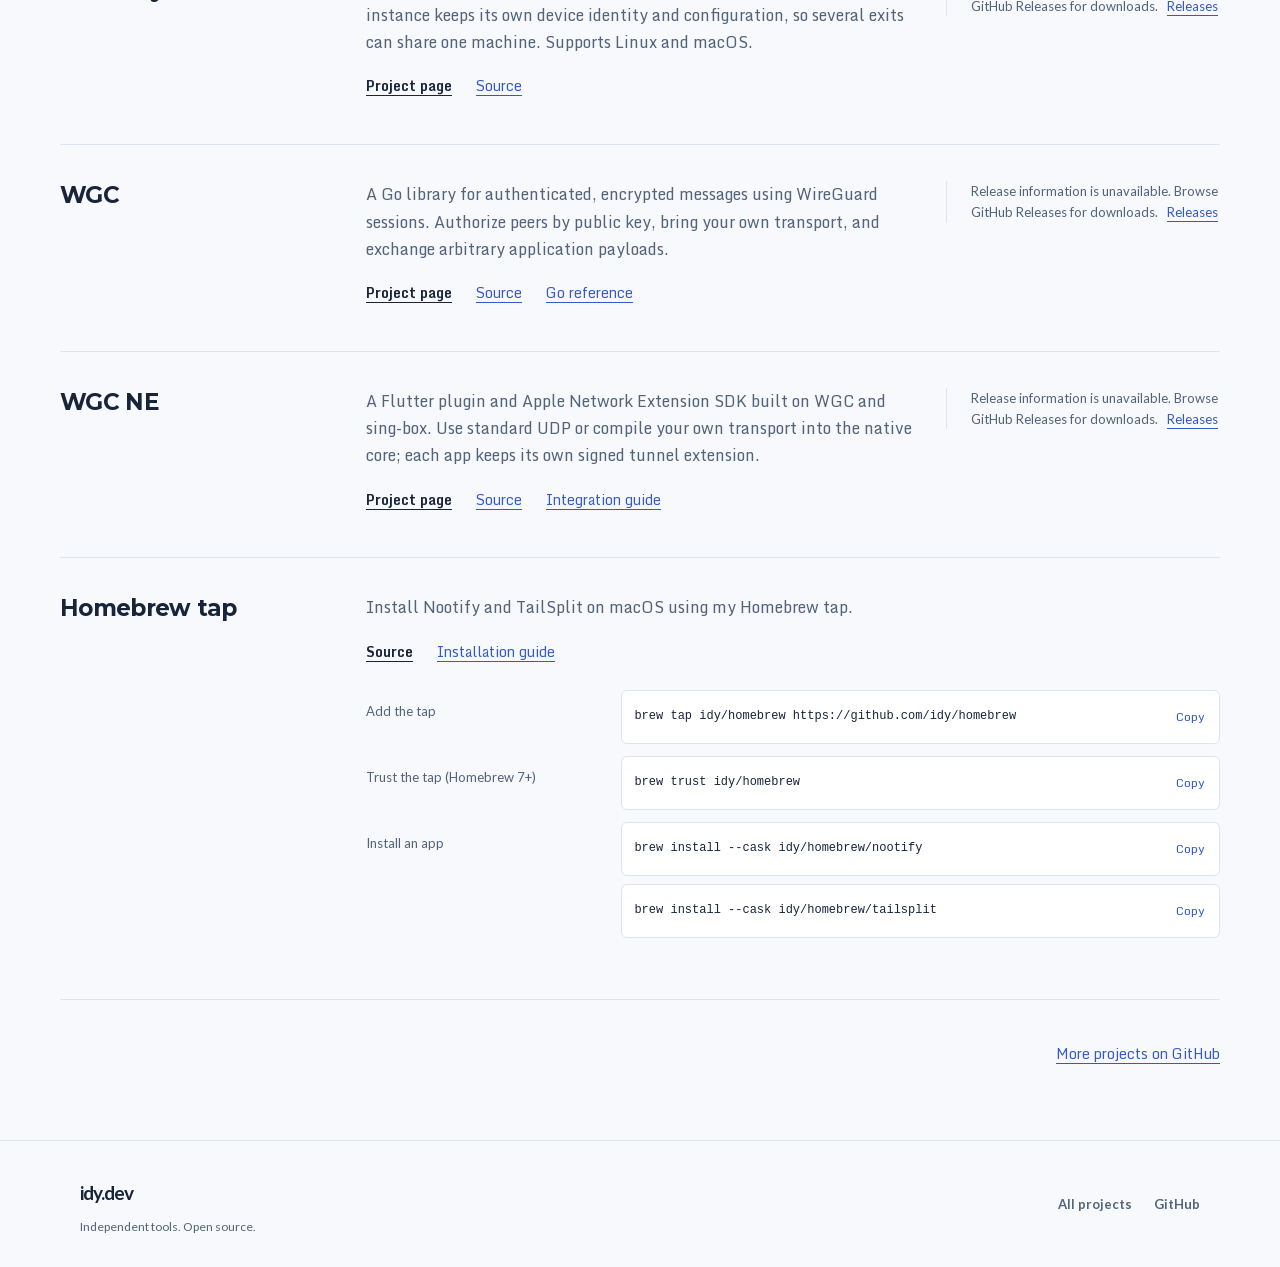
==== commit 40ec8f25: "Add GizMoth to profile Co-Authored-By: Claude Code <noreply@anthropic.com>" ====
--- a/docs/index.html
+++ b/docs/index.html
@@ -5,10 +5,10 @@
     <meta name="viewport" content="width=device-width, initial-scale=1" />
     <meta name="color-scheme" content="light dark" />
     <meta name="theme-color" content="#f7f9fc" />
-    <meta name="description" content="Open-source projects by idy: GizClaw, GizOS, Nootify, CH348 macOS, TailSplit, TailRelay, WGC, WGC NE, and the Homebrew tap. Explore the projects and their latest releases." />
+    <meta name="description" content="Open-source projects by idy: GizClaw, GizMoth, GizOS, Nootify, CH348 macOS, TailSplit, TailRelay, WGC, WGC NE, and the Homebrew tap. Explore the projects and their latest releases." />
     <meta property="og:type" content="website" />
     <meta property="og:title" content="Open-source projects — idy.dev" />
-    <meta property="og:description" content="Open-source projects by idy: GizClaw, GizOS, Nootify, CH348 macOS, TailSplit, TailRelay, WGC, WGC NE, and the Homebrew tap. Explore the projects and their latest releases." />
+    <meta property="og:description" content="Open-source projects by idy: GizClaw, GizMoth, GizOS, Nootify, CH348 macOS, TailSplit, TailRelay, WGC, WGC NE, and the Homebrew tap. Explore the projects and their latest releases." />
     <meta property="og:url" content="https://idy.dev/" />
     <title>Open-source projects — idy.dev</title>
     <link rel="canonical" href="https://idy.dev/" />
@@ -65,6 +65,19 @@
         </div>
       </article>
 
+      <article class="project" aria-labelledby="gizmoth-title" data-repository="GizClaw/gizmoth">
+        <h2 id="gizmoth-title">GizMoth</h2>
+        <p data-i18n="gizmothDescription">A desktop app for pairing and managing GizOS devices and building and deploying Lua apps with an embedded coding agent.</p>
+        <p class="project-links">
+          <a href="https://github.com/GizClaw/gizmoth" data-i18n="source">Source</a>
+        </p>
+        <div class="project-release" aria-live="polite" aria-atomic="true">
+          <p class="release-summary"><span data-release-status>See GitHub for the latest release.</span> <a data-release-link href="https://github.com/GizClaw/gizmoth/releases">Releases</a></p>
+          <ul class="release-downloads" data-downloads aria-label="Downloads" data-i18n-aria-label="downloads" hidden></ul>
+          <p class="release-note" data-download-note hidden></p>
+        </div>
+      </article>
+
       <article class="project" aria-labelledby="gizos-title" data-repository="GizClaw/gizos">
         <h2 id="gizos-title">GizOS</h2>
         <p data-i18n="gizosDescription">A portable firmware and application platform for embedded devices, desktop, mobile, and WebAssembly, with shared platform abstractions, libraries, and build tooling.</p>
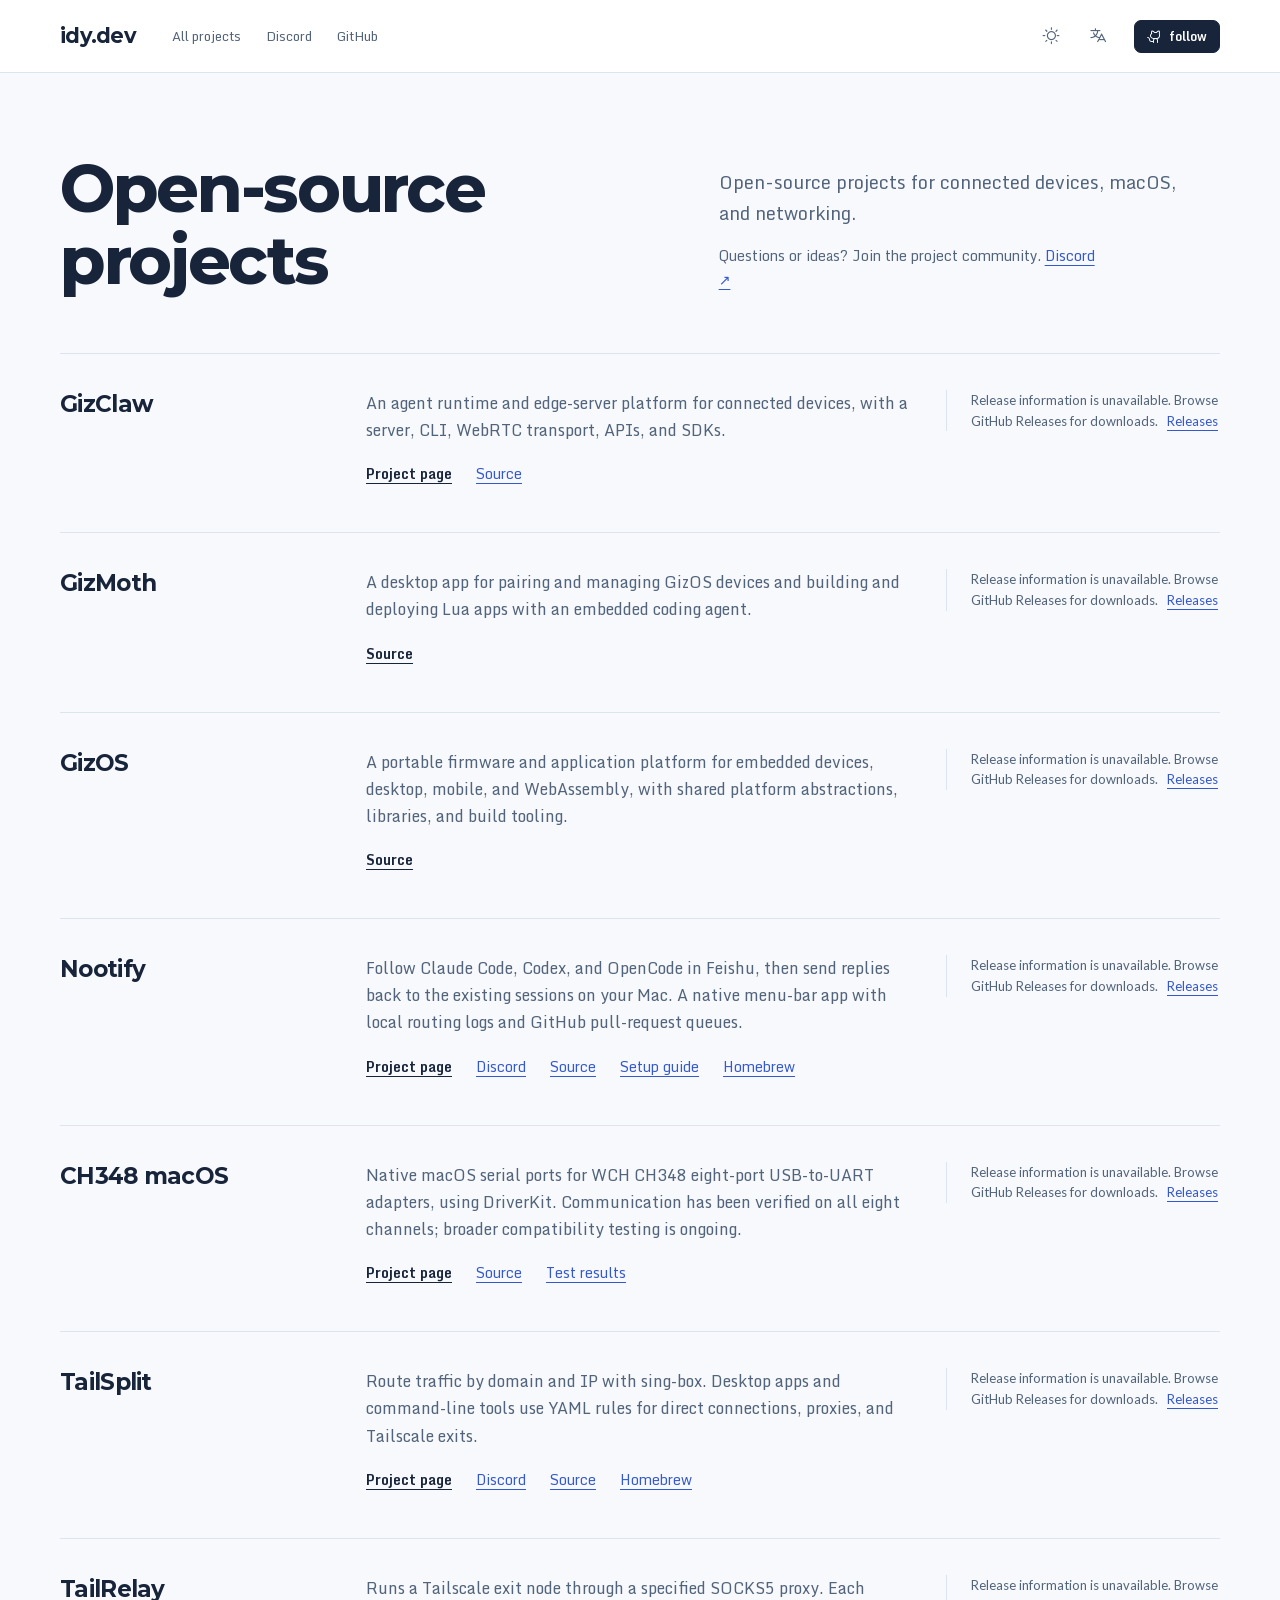
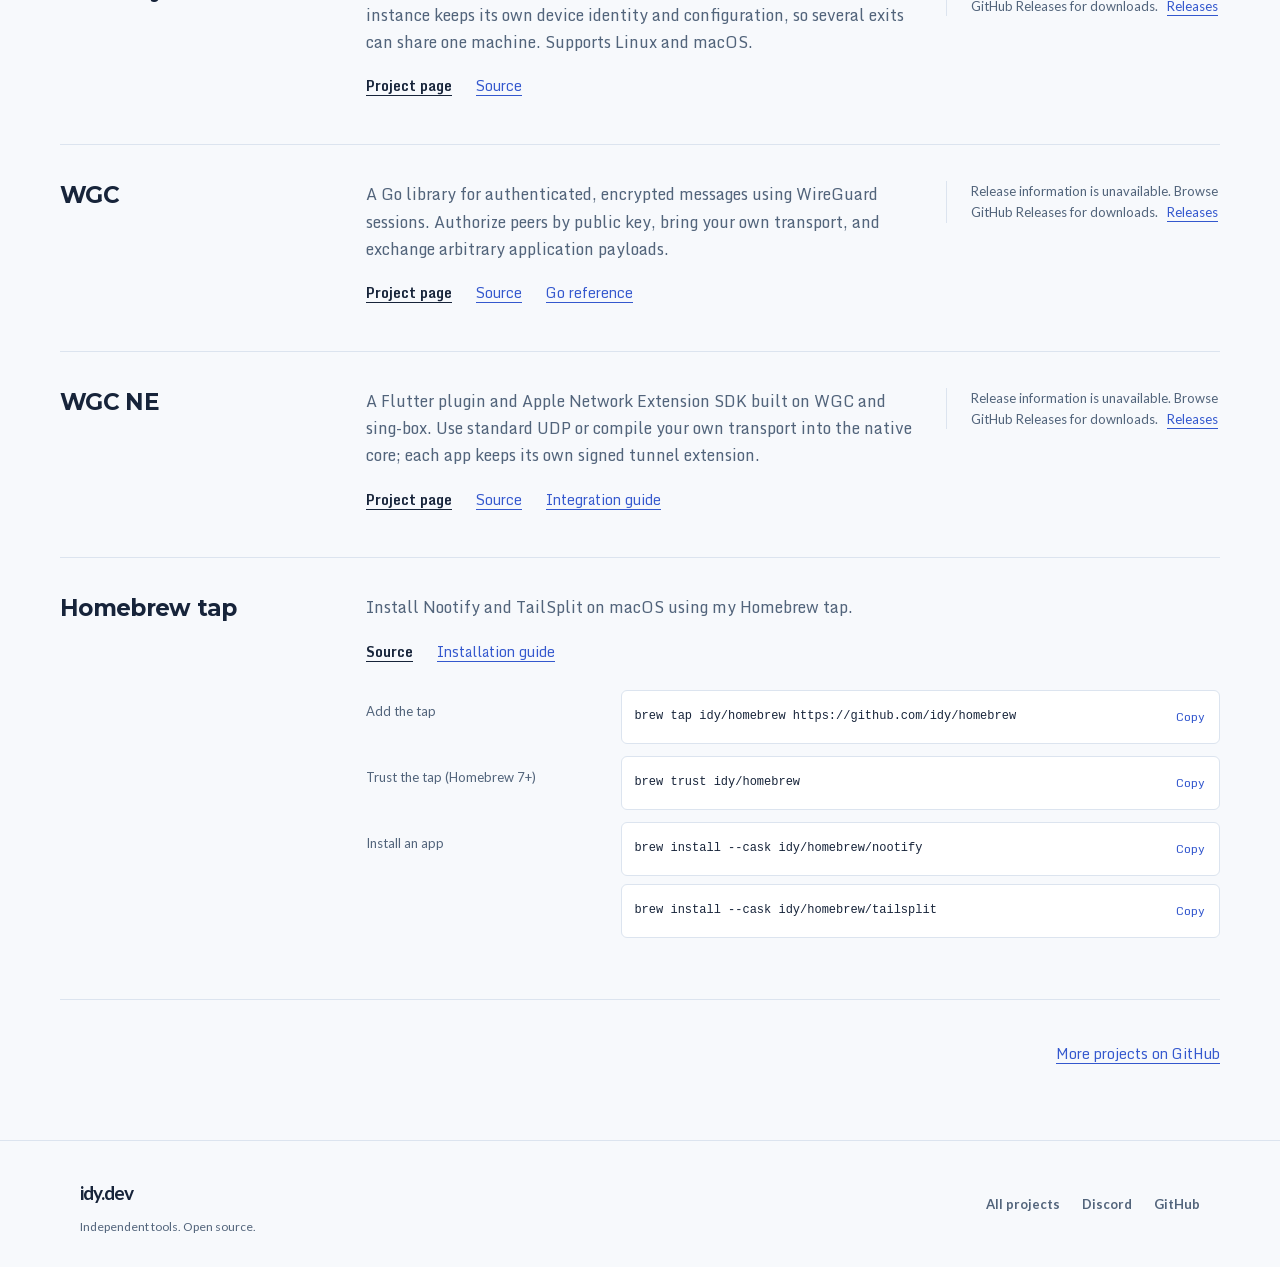
==== commit 3a75a7e6: "site: add Discord community and project contact links" ====
--- a/docs/index.html
+++ b/docs/index.html
@@ -12,7 +12,8 @@
     <meta property="og:url" content="https://idy.dev/" />
     <title>Open-source projects — idy.dev</title>
     <link rel="canonical" href="https://idy.dev/" />
-    <link rel="icon" href="./favicon.svg" type="image/svg+xml" />
+    <link rel="icon" href="./favicon.svg?v=20261107-dy" type="image/svg+xml" />
+    <link rel="apple-touch-icon" sizes="180x180" href="./apple-touch-icon.png?v=20261107-dy" />
     <script src="shared/idy.js"></script>
     <link rel="stylesheet" href="styles.css" />
     <link rel="stylesheet" href="shared/idy.css" />
@@ -27,12 +28,14 @@
         <a class="idy-home" href="https://idy.dev/">idy.dev</a>
         <nav class="idy-nav" aria-label="Main navigation" data-i18n-aria-label="navigation">
           <a href="#projects" data-i18n="allProjects">All projects</a>
+          <a href="https://discord.gg/TTyqQnw7yu">Discord</a>
           <a href="https://github.com/idy">GitHub</a>
         </nav>
         <details class="idy-mobile">
           <summary aria-label="Main navigation" data-i18n-aria-label="navigation"><i class="ph ph-list" aria-hidden="true"></i></summary>
           <nav class="idy-mobile-panel" aria-label="Main navigation" data-i18n-aria-label="navigation">
             <a href="#projects" data-i18n="allProjects">All projects</a>
+            <a href="https://discord.gg/TTyqQnw7yu">Discord</a>
             <a href="https://github.com/idy">GitHub</a>
           </nav>
         </details>
@@ -49,7 +52,10 @@
     <main class="page" id="projects">
       <div class="directory-intro">
         <h1 data-i18n="heading">Open-source projects</h1>
-        <p class="intro" data-i18n="intro">Open-source projects for connected devices, macOS, and networking.</p>
+        <div>
+          <p class="intro" data-i18n="intro">Open-source projects for connected devices, macOS, and networking.</p>
+          <p class="intro community-intro"><span data-i18n="communityIntro">Questions or ideas? Join the project community.</span> <a href="https://discord.gg/TTyqQnw7yu">Discord ↗</a></p>
+        </div>
       </div>
       <article class="project" aria-labelledby="gizclaw-title" data-repository="GizClaw/gizclaw">
         <h2 id="gizclaw-title">GizClaw</h2>
@@ -96,8 +102,9 @@
         <p data-i18n="nootifyDescription">Follow Claude Code, Codex, and OpenCode in Feishu, then send replies back to the existing sessions on your Mac. A native menu-bar app with local routing logs and GitHub pull-request queues.</p>
         <p class="project-links">
           <a href="https://nootify.idy.dev/" data-i18n="projectPage">Project page</a>
+          <a href="https://discord.gg/JMJZ4mDcc4">Discord</a>
           <a href="https://github.com/idy/nootify" data-i18n="source">Source</a>
-          <a href="https://github.com/idy/nootify#agents-and-feishu-updates" data-i18n="setupGuide">Setup guide</a>
+          <a href="https://github.com/idy/nootify/blob/main/docs/guide.md#agents-and-notification-channels" data-i18n="setupGuide">Setup guide</a>
           <a href="https://github.com/idy/homebrew#install" data-i18n="homebrewInstall">Homebrew</a>
         </p>
         <div class="project-release" aria-live="polite" aria-atomic="true">
@@ -127,6 +134,7 @@
         <p data-i18n="tailsplitDescription">Route traffic by domain and IP with sing-box. Desktop apps and command-line tools use YAML rules for direct connections, proxies, and Tailscale exits.</p>
         <p class="project-links">
           <a href="https://tailsplit.idy.dev/" data-i18n="projectPage">Project page</a>
+          <a href="https://discord.gg/RY7ktfh8Pr">Discord</a>
           <a href="https://github.com/idy/tailsplit" data-i18n="source">Source</a>
           <a href="https://github.com/idy/homebrew#install" data-i18n="homebrewInstall">Homebrew</a>
         </p>
@@ -228,7 +236,7 @@
     <footer class="idy-footer">
       <div class="idy-footer-inner">
         <div><a class="idy-home" href="https://idy.dev/">idy.dev</a><p data-i18n="footerNote">Independent tools. Open source.</p></div>
-        <nav aria-label="Project links" data-i18n-aria-label="projectLinks"><a href="https://idy.dev/" data-i18n="allProjects">All projects</a><a href="https://github.com/idy">GitHub</a></nav>
+        <nav aria-label="Project links" data-i18n-aria-label="projectLinks"><a href="https://idy.dev/" data-i18n="allProjects">All projects</a><a href="https://discord.gg/TTyqQnw7yu">Discord</a><a href="https://github.com/idy">GitHub</a></nav>
       </div>
     </footer>
   </body>
--- a/docs/styles.css
+++ b/docs/styles.css
@@ -40,6 +40,7 @@
 }
 .directory-intro h1 { max-width: 14ch; margin: 0; font-size: clamp(44px, 5.2vw, 68px); line-height: 1.08; letter-spacing: -.035em; }
 .intro { max-width: 42ch; margin: 0 0 5px; color: var(--muted); font-size: 18px; line-height: 1.7; }
+.community-intro { margin-top: 16px; font-size: 14px; }
 .project {
   display: grid;
   grid-template-columns: minmax(150px, .85fr) minmax(280px, 1.7fr) minmax(180px, .85fr);
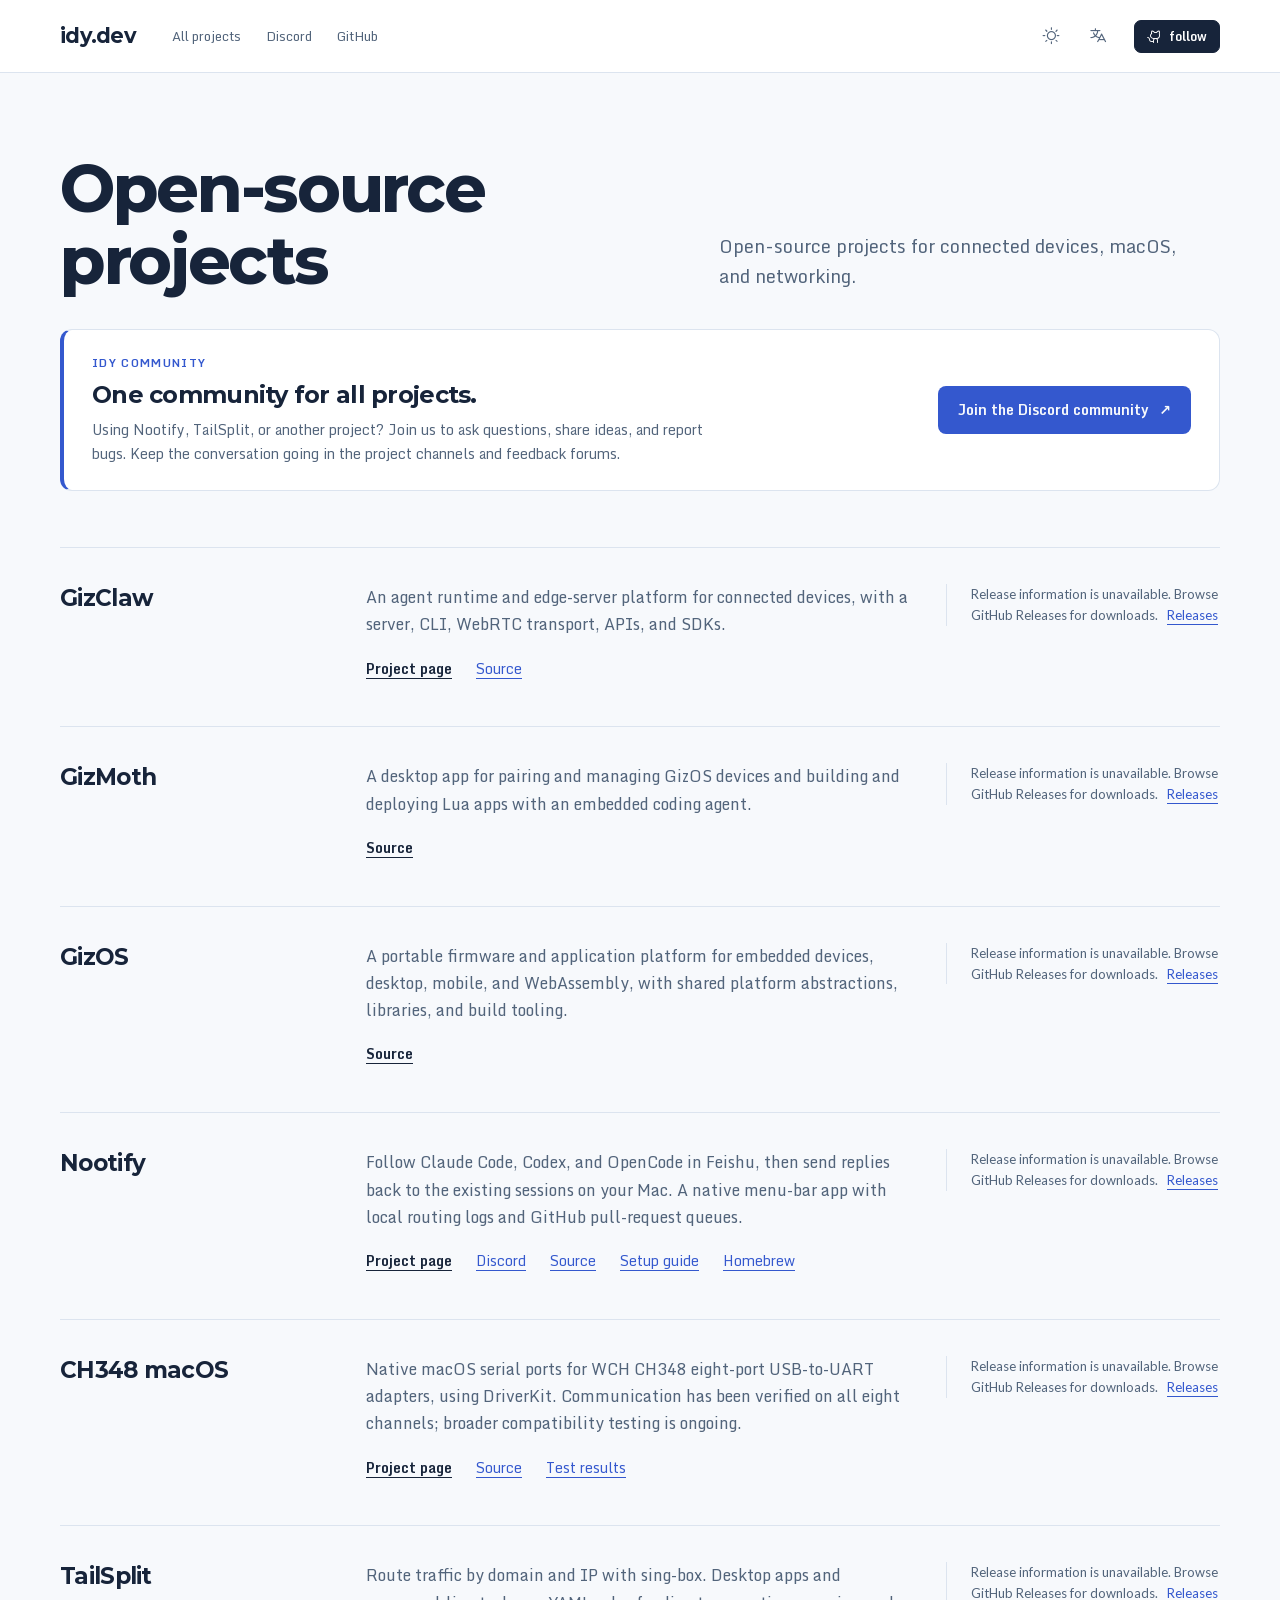
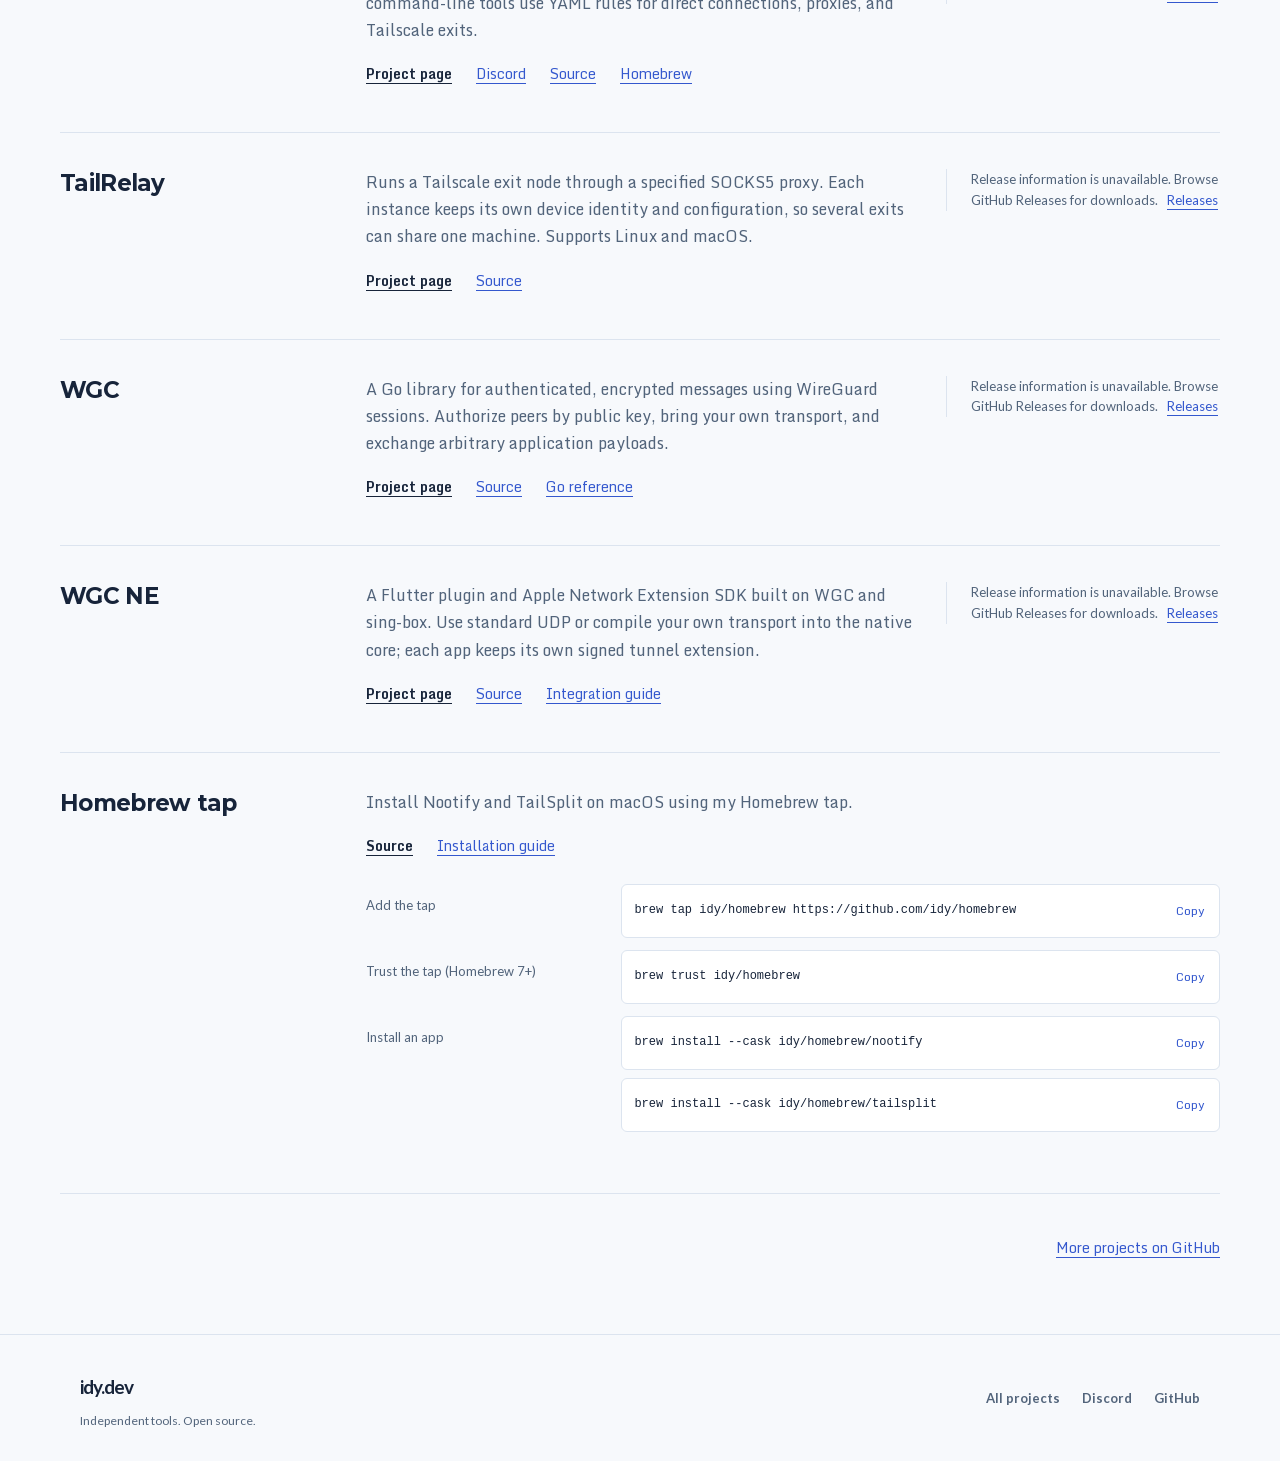
==== commit 0b59b64b: "site: highlight the shared Discord community above projects" ====
--- a/docs/index.html
+++ b/docs/index.html
@@ -52,10 +52,15 @@
     <main class="page" id="projects">
       <div class="directory-intro">
         <h1 data-i18n="heading">Open-source projects</h1>
-        <div>
-          <p class="intro" data-i18n="intro">Open-source projects for connected devices, macOS, and networking.</p>
-          <p class="intro community-intro"><span data-i18n="communityIntro">Questions or ideas? Join the project community.</span> <a href="https://discord.gg/TTyqQnw7yu">Discord ↗</a></p>
-        </div>
+        <p class="intro" data-i18n="intro">Open-source projects for connected devices, macOS, and networking.</p>
+        <section class="community-banner" id="community" aria-labelledby="community-title">
+          <div>
+            <p class="community-label">IDY COMMUNITY</p>
+            <h2 id="community-title" data-i18n="communityTitle">One community for all projects.</h2>
+            <p class="community-description" data-i18n="communityDescription">Using Nootify, TailSplit, or another project? Join us to ask questions, share ideas, and report bugs. Keep the conversation going in the project channels and feedback forums.</p>
+          </div>
+          <a class="community-join" href="https://discord.gg/TTyqQnw7yu"><span data-i18n="communityJoin">Join the Discord community</span><span aria-hidden="true">↗</span></a>
+        </section>
       </div>
       <article class="project" aria-labelledby="gizclaw-title" data-repository="GizClaw/gizclaw">
         <h2 id="gizclaw-title">GizClaw</h2>
--- a/docs/styles.css
+++ b/docs/styles.css
@@ -40,7 +40,23 @@
 }
 .directory-intro h1 { max-width: 14ch; margin: 0; font-size: clamp(44px, 5.2vw, 68px); line-height: 1.08; letter-spacing: -.035em; }
 .intro { max-width: 42ch; margin: 0 0 5px; color: var(--muted); font-size: 18px; line-height: 1.7; }
-.community-intro { margin-top: 16px; font-size: 14px; }
+.community-banner {
+  grid-column: 1 / -1;
+  display: flex;
+  align-items: center;
+  justify-content: space-between;
+  gap: 28px;
+  padding: 24px 28px;
+  border: 1px solid var(--line);
+  border-left: 4px solid var(--link);
+  border-radius: 12px;
+  background: var(--idy-surface);
+}
+.community-label { margin: 0 0 8px; color: var(--link); font-size: 11px; font-weight: 700; letter-spacing: .12em; }
+.community-banner h2 { margin: 0 0 8px; font-size: 24px; line-height: 1.25; }
+.community-description { max-width: 70ch; margin: 0; color: var(--muted); font-size: 14px; line-height: 1.7; }
+.community-join { display: inline-flex; flex: none; align-items: center; justify-content: center; gap: 10px; min-height: 48px; padding: 12px 20px; border-radius: 8px; background: var(--link); color: var(--background); font-size: 14px; font-weight: 700; text-decoration: none; white-space: nowrap; }
+.community-join:hover { color: var(--background); text-decoration: none; filter: brightness(.95); }
 .project {
   display: grid;
   grid-template-columns: minmax(150px, .85fr) minmax(280px, 1.7fr) minmax(180px, .85fr);
@@ -94,6 +110,8 @@
   .directory-intro { grid-template-columns: minmax(0, 1fr); gap: var(--space-sm); padding-block: 48px 32px; }
   .directory-intro h1 { font-size: clamp(38px, 10vw, 48px); }
   .intro { margin: 0; font-size: 16px; }
+  .community-banner { flex-direction: column; align-items: stretch; gap: 20px; padding: 22px; }
+  .community-banner h2 { font-size: 22px; }
   .project { grid-template-columns: minmax(0, 1fr); grid-template-areas: "title" "description" "links" "release"; gap: var(--space-xs); padding-block: 28px; }
   .homebrew-project { grid-template-areas: "title" "description" "links" "setup"; }
   .homebrew-step { grid-template-columns: minmax(0, 1fr); gap: 4px; }
